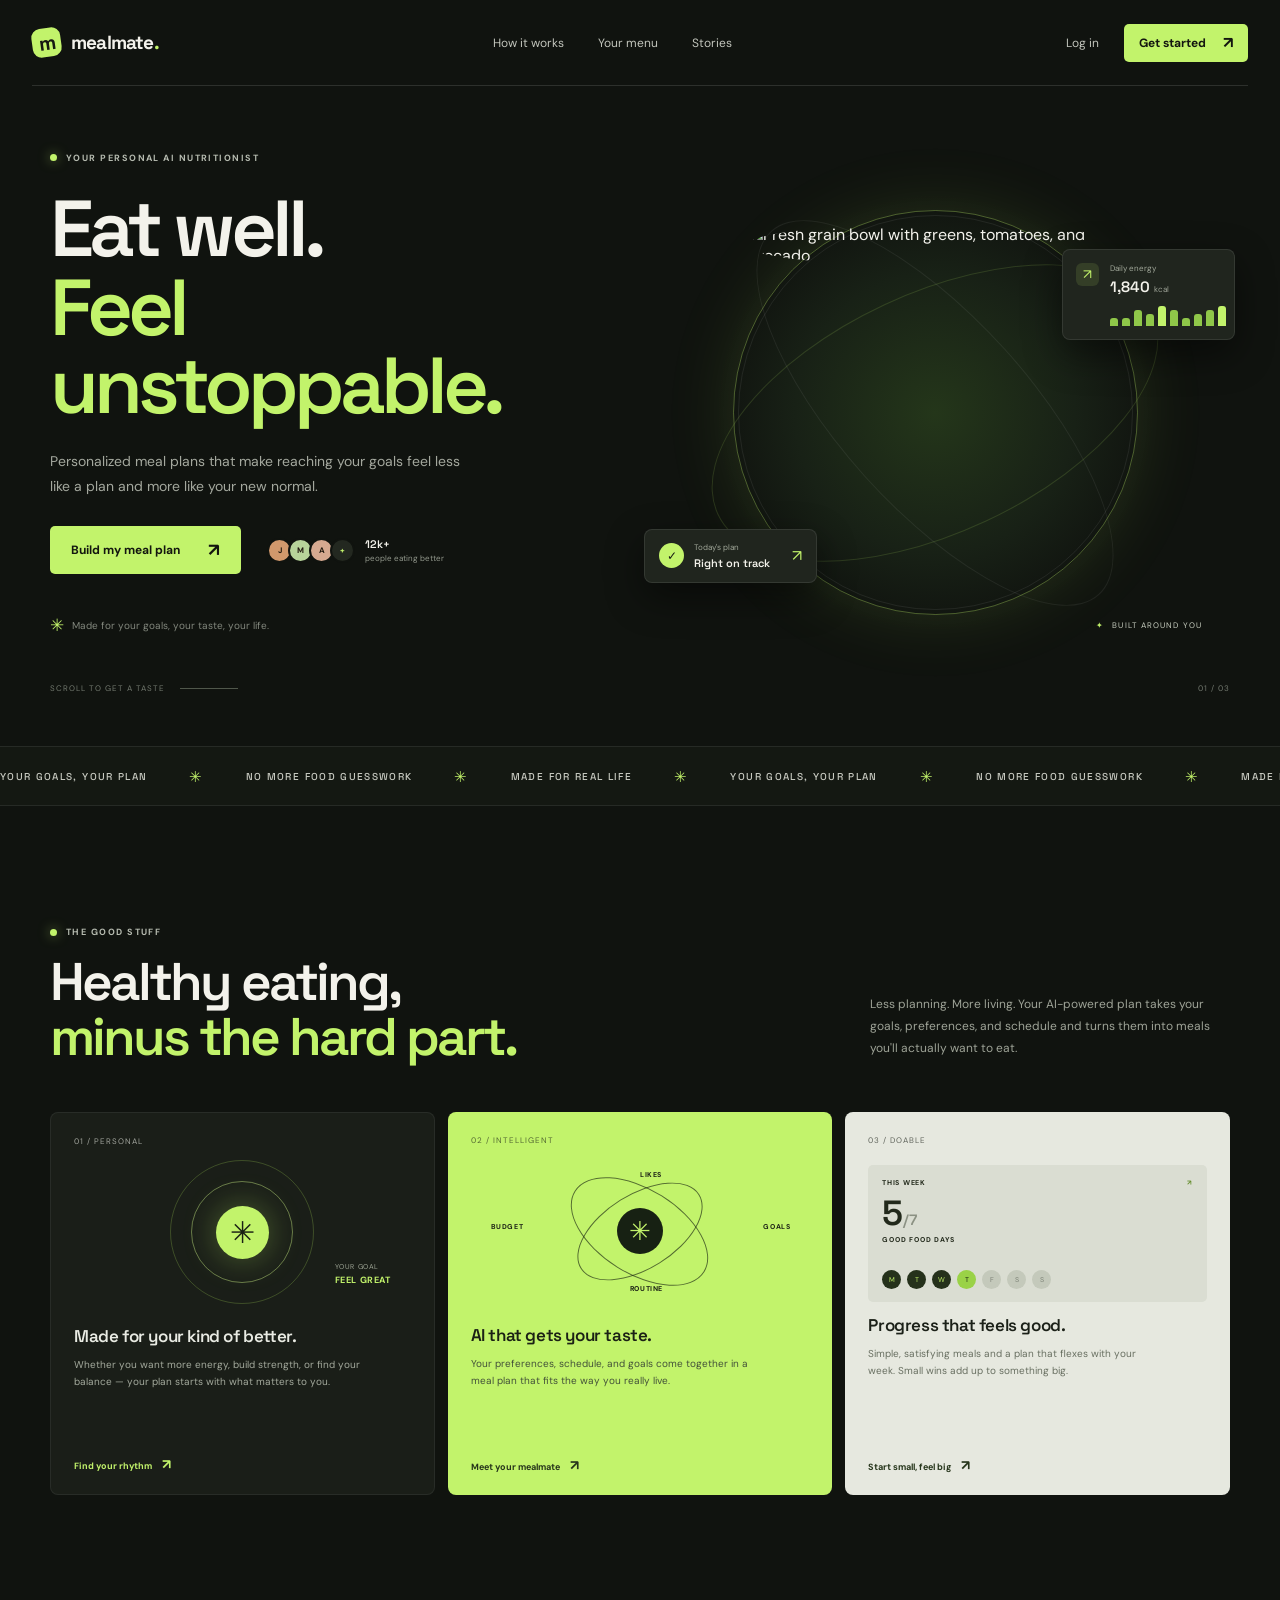
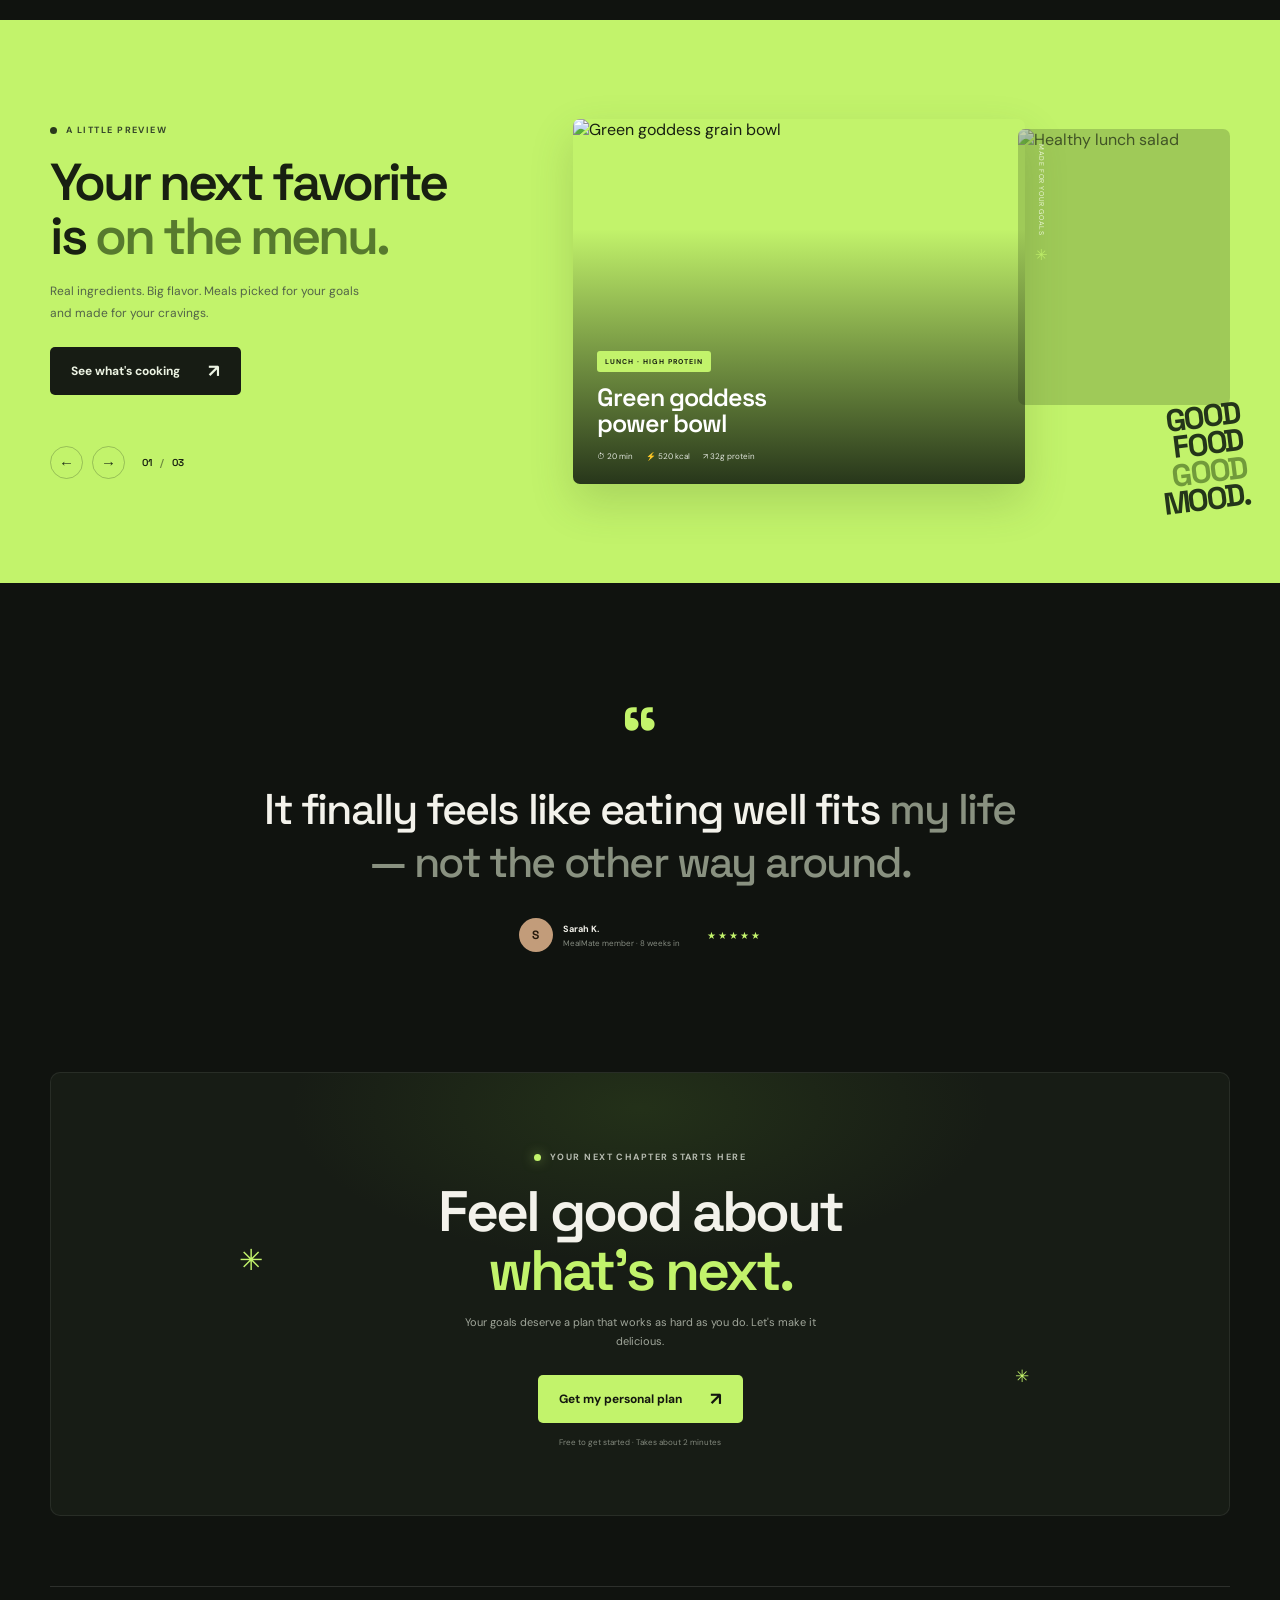
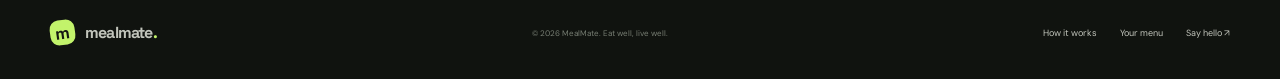
==== planner.html @ a9a7e34c "Add AI meal planning profile flow" ====
<!doctype html>
<html lang="ru">
<head>
  <meta charset="utf-8">
  <meta name="viewport" content="width=device-width, initial-scale=1">
  <meta name="theme-color" content="#10130f">
  <title>Ваш план питания — MealMate</title>
  <link rel="preconnect" href="https://fonts.googleapis.com">
  <link rel="preconnect" href="https://fonts.gstatic.com" crossorigin>
  <link href="https://fonts.googleapis.com/css2?family=DM+Sans:wght@400;500;600;700&family=Space+Grotesk:wght@400;500;600;700&display=swap" rel="stylesheet">
  <link rel="stylesheet" href="styles.css">
  <script src="planner.js" defer></script>
</head>
<body class="planner-page">
  <header class="topbar planner-topbar"><a class="brand" href="index.html"><span class="brand-mark">m</span><span>mealmate<span class="brand-dot">.</span></span></a><div class="planner-user"><span class="planner-avatar">●</span><span id="welcome-name">Ваш профиль</span><button id="logout-button" class="planner-logout" type="button">Выйти</button></div></header>
  <main class="planner-layout">
    <section class="planner-intro"><div class="eyebrow"><span class="pulse"></span> ВАШ ПЕРСОНАЛЬНЫЙ ПЛАН</div><h1>Еда, которая<br>работает <span>на вас.</span></h1><p>Расскажите немного о себе — рассчитаем примерную дневную норму и попросим ИИ составить меню под вашу цель.</p><div class="planner-steps"><span class="step-active">01 <i>Профиль</i></span><b></b><span>02 <i>Меню</i></span></div><div class="planner-side-note"><span>✳</span><p>Ваши параметры профиля и пищевые предпочтения отправляются OpenAI только при запросе меню. Пароль и ID аккаунта не отправляются.</p></div></section>
    <section class="planner-card"><div class="planner-card-head"><div><div class="eyebrow">НАСТРОИМ ПЛАН</div><h2>С чего начнём?</h2></div><span class="planner-card-icon">↗</span></div>
      <form id="profile-form" class="profile-form">
        <div class="profile-grid"><label class="profile-field">Возраст <span>лет</span><input name="age" type="number" min="19" max="78" value="30" required></label><label class="profile-field">Рост <span>см</span><input name="height" type="number" min="120" max="230" value="170" required></label><label class="profile-field">Вес <span>кг</span><input name="weight" type="number" min="35" max="250" step="0.1" value="70" required></label><label class="profile-field">Формула расчёта<select name="sex"><option value="female">Женская</option><option value="male">Мужская</option></select></label></div>
        <fieldset class="choice-field"><legend>Моя цель</legend><div class="choice-row"><label><input type="radio" name="goal" value="lose"><span>Снизить вес</span></label><label><input type="radio" name="goal" value="maintain" checked><span>Поддерживать</span></label><label><input type="radio" name="goal" value="gain"><span>Набрать вес</span></label></div></fieldset>
        <label class="profile-field">Активность<select name="activity"><option value="low">Мало движения</option><option value="light" selected>Лёгкая, 1–3 тренировки в неделю</option><option value="moderate">Средняя, 3–5 тренировок</option><option value="high">Высокая, 6+ тренировок</option></select></label>
        <label class="profile-field">Тип питания<select name="diet"><option value="balanced">Без ограничений</option><option value="vegetarian">Вегетарианское</option><option value="vegan">Веганское</option><option value="pescatarian">Пескетарианское</option><option value="low-carb">Меньше углеводов</option></select></label>
        <label class="profile-field">Аллергии и продукты, которых избегать <span>необязательно</span><input name="allergies" type="text" maxlength="240" placeholder="Например: арахис, креветки"></label>
        <div class="calorie-preview"><span class="calorie-icon">✳</span><div><small>ПРИМЕРНАЯ ЦЕЛЬ НА ДЕНЬ</small><strong><b id="calorie-value">—</b> ккал</strong></div><span class="calorie-caption">ориентир</span></div>
        <p class="profile-disclaimer">Расчёт — приблизительная оценка по формуле Mifflin–St Jeor для взрослых, не медицинская рекомендация. При заболеваниях, беременности или особых потребностях обсудите питание со специалистом.</p>
        <button class="button planner-submit" type="submit"><span id="generate-label">Составить меню с ИИ</span><span>↗</span></button><p id="planner-message" class="planner-message" aria-live="polite"></p>
      </form>
    </section>
    <section id="plan-result" class="plan-result" hidden><div class="plan-result-head"><div class="eyebrow"><span class="pulse"></span> ПЛАН ГОТОВ</div><button id="edit-profile" type="button">Изменить параметры</button></div><h2>Ваше меню на день</h2><div id="plan-content" class="plan-content"></div></section>
  </main>
</body>
</html>
---- styles.css ----
:root{--bg:#10130f;--panel:#181c17;--green:#c2f36b;--green-deep:#a8e749;--cream:#f3f2eb;--muted:#9da397;--ink:#151812;--line:rgba(255,255,255,.12);font-family:'DM Sans',sans-serif;color:var(--cream);background:var(--bg);font-synthesis:none;text-rendering:optimizeLegibility}*{box-sizing:border-box}html{scroll-behavior:smooth}body{margin:0;min-width:320px}.page-shell{overflow:hidden}.section-wrap{width:min(1180px,calc(100% - 64px));margin:0 auto}.topbar{width:min(1320px,calc(100% - 64px));margin:0 auto;height:86px;display:flex;align-items:center;justify-content:space-between;border-bottom:1px solid var(--line);position:relative;z-index:10}.brand{display:flex;align-items:center;gap:10px;text-decoration:none;color:var(--cream);font:700 19px 'Space Grotesk',sans-serif;letter-spacing:-.8px}.brand-mark{display:grid;place-items:center;width:29px;height:29px;border-radius:9px;background:var(--green);color:var(--ink);font:700 20px 'Space Grotesk',sans-serif;transform:rotate(-8deg)}.brand-dot{color:var(--green)}.desktop-nav,.nav-actions{display:flex;align-items:center;gap:34px}.desktop-nav a,.login-link,.footer a{color:#c2c5bc;text-decoration:none;font-size:12px;transition:color .2s}.desktop-nav a:hover,.login-link:hover,.footer a:hover{color:var(--green)}.nav-actions{gap:25px}.button{display:inline-flex;align-items:center;justify-content:center;gap:28px;padding:16px 21px;background:var(--green);color:#13160f;text-decoration:none;border-radius:5px;font-size:12px;font-weight:700;transition:transform .2s,background .2s}.button:hover{transform:translateY(-2px);background:#d1ff82}.button span{font-size:18px;line-height:12px}.button-small{padding:11px 15px;gap:17px}.button-small span{font-size:16px}.menu-toggle{display:none;background:none;border:0;padding:6px}.menu-toggle span{display:block;width:22px;height:2px;background:#fff;margin:5px}.hero{min-height:625px;display:grid;grid-template-columns:1fr 1fr;position:relative;align-items:center;padding-top:28px}.hero-copy{padding:28px 0 65px;position:relative;z-index:2}.eyebrow{font-size:9px;font-weight:700;letter-spacing:1.45px;color:#b6bbb0;display:flex;align-items:center;gap:9px}.pulse{width:7px;height:7px;background:var(--green);border-radius:50%;box-shadow:0 0 12px #c2f36b8a}.hero h1,.section-heading h2,.menu-copy h2,.final-cta h2{font:600 clamp(52px,6.2vw,82px)/.99 'Space Grotesk',sans-serif;letter-spacing:-5px;margin:26px 0 23px}.hero h1 span,.section-heading h2 span,.menu-copy h2 span,.final-cta h2 span{color:var(--green)}.hero-text{max-width:410px;color:#a4a89e;font-size:14px;line-height:1.8;margin:0 0 27px}.hero-cta{display:flex;align-items:center;gap:26px}.social-proof{display:flex;align-items:center;gap:10px}.avatar-stack{display:flex;padding-left:4px}.avatar-stack span{width:25px;height:25px;border-radius:50%;display:grid;place-items:center;margin-left:-4px;border:2px solid var(--bg);background:#d1986c;color:#21190f;font-size:8px;font-weight:700}.avatar-stack span:nth-child(2){background:#b7d39a}.avatar-stack span:nth-child(3){background:#d6a990}.avatar-stack span:nth-child(4){background:#232820;color:var(--green)}.social-proof strong,.social-proof small{display:block}.social-proof strong{font:600 11px 'Space Grotesk',sans-serif}.social-proof small{font-size:8px;color:#92988c;margin-top:2px}.hero-note{font-size:10px;color:#82877d;margin-top:40px;display:flex;align-items:center;gap:8px}.note-icon{font-size:17px;color:var(--green)}.hero-visual{height:500px;position:relative;display:flex;align-items:center;justify-content:center}.visual-glow{position:absolute;width:440px;height:440px;border-radius:50%;background:radial-gradient(circle,#24361a 0%,#182116 45%,transparent 70%)}.meal-photo{position:relative;width:min(405px,80%);aspect-ratio:1;border-radius:50%;padding:13px;border:1px solid rgba(194,243,107,.34);box-shadow:0 0 70px #b1ed5520}.meal-photo:before{content:'';position:absolute;inset:4px;border:1px solid #ffffff13;border-radius:50%;z-index:1}.meal-photo img{width:100%;height:100%;object-fit:cover;border-radius:50%;filter:saturate(.84)}.orbit{position:absolute;border:1px solid #c2f36b25;border-radius:50%;width:480px;height:240px;transform:rotate(-25deg)}.orbit-two{width:490px;height:190px;transform:rotate(48deg);border-color:#fff1}.floating-card{position:absolute;background:#20251e;border:1px solid #ffffff17;border-radius:8px;box-shadow:0 14px 38px #0007;z-index:2}.calories-card{top:86px;right:-5px;width:173px;padding:13px;display:grid;grid-template-columns:25px 1fr;gap:9px}.card-icon{width:23px;height:23px;display:grid;place-items:center;border-radius:6px;background:#c2f36b20;color:var(--green);font-size:14px}.floating-card small,.floating-card strong{display:block}.floating-card small{font-size:8px;color:#a1a89a;margin-bottom:4px}.floating-card strong{font:600 15px 'Space Grotesk',sans-serif}.floating-card em{font:400 8px 'DM Sans',sans-serif;color:#9da397}.mini-bars{grid-column:2;display:flex;gap:4px;height:21px;align-items:end}.mini-bars i{width:8px;border-radius:3px 3px 0 0;background:#8fc749;height:35%}.mini-bars i:nth-child(3n){height:75%}.mini-bars i:nth-child(4n){height:55%}.mini-bars i:nth-child(5n){height:95%;background:var(--green)}.plan-card{bottom:80px;left:4px;display:flex;align-items:center;gap:10px;padding:12px 14px}.plan-check{width:25px;height:25px;display:grid;place-items:center;background:var(--green);color:#171b13;border-radius:50%;font-weight:700;font-size:12px}.plan-card strong{font-size:11px}.plan-arrow{color:var(--green);margin-left:12px}.nutrition-tag{position:absolute;bottom:33px;right:28px;color:#c7cdbf;font-size:8px;letter-spacing:1.1px}.nutrition-tag span{color:var(--green);margin-right:5px}.hero-bottom{position:absolute;left:0;right:0;bottom:18px;display:flex;align-items:center;gap:15px;color:#72786e;font-size:8px;letter-spacing:1px}.hero-bottom span:last-child{margin-left:auto}.scroll-line{height:1px;background:#50574b;width:58px}.ticker{margin-top:35px;border-top:1px solid #ffffff14;border-bottom:1px solid #ffffff14;overflow:hidden;background:#141812}.ticker-track{height:58px;min-width:max-content;display:flex;align-items:center;justify-content:space-around;gap:42px;color:#c7c9c0;font:500 10px 'Space Grotesk',sans-serif;letter-spacing:1.35px}.ticker-track b{color:var(--green);font-size:15px}.how-section{padding-top:120px;padding-bottom:125px}.section-heading{display:flex;justify-content:space-between;align-items:end;margin-bottom:48px}.section-heading h2,.menu-copy h2,.final-cta h2{font-size:53px;letter-spacing:-3px;line-height:1.03;margin:17px 0 0}.section-heading>p{max-width:360px;margin:0 0 5px;color:#9ea397;font-size:12px;line-height:1.8}.feature-grid{display:grid;grid-template-columns:repeat(3,1fr);gap:13px}.feature-card{min-height:383px;border-radius:8px;padding:23px;position:relative;overflow:hidden;color:#e9ebe3}.feature-dark{background:#1a1e18;border:1px solid #ffffff10}.feature-green{background:var(--green);color:#1b2115}.feature-light{background:#e6e8df;color:#1b2018}.feature-number{font-size:8px;letter-spacing:1px;opacity:.65}.feature-art{height:162px;position:relative;margin:5px 0 6px}.goal-art{display:grid;place-items:center}.goal-ring{position:absolute;border:1px solid #b6ed5c3a;border-radius:50%;width:144px;height:144px}.ring-b{width:102px;height:102px;border-color:#d4fa8a6b}.goal-core{display:grid;place-items:center;width:53px;height:53px;border-radius:50%;background:var(--green);color:#1a2114;font-size:30px;box-shadow:0 0 34px #bdf46755}.goal-label{position:absolute;right:20px;bottom:25px;font-size:7px;line-height:1.7;letter-spacing:.6px;color:#9ca393}.goal-label b{color:var(--green);font-size:9px}.orbit-art{display:grid;place-items:center}.orbit-art:before,.orbit-art:after{content:'';position:absolute;width:151px;height:83px;border:1px solid #1c2813a8;border-radius:50%;transform:rotate(32deg)}.orbit-art:after{transform:rotate(-32deg);width:138px;height:73px}.orbit-meal{z-index:1;width:46px;height:46px;display:grid;place-items:center;border-radius:50%;background:#172113;color:var(--green);font-size:26px}.orbit-label{position:absolute;font-size:7px;font-weight:700;letter-spacing:.6px}.label-1{top:20px;left:50%}.label-2{right:19px;top:72px}.label-3{bottom:19px;left:47%}.label-4{left:20px;top:72px}.progress-art{background:#daddd2;border-radius:5px;padding:13px 14px;color:#22291b;margin:20px 0 8px;height:137px}.progress-top{display:flex;justify-content:space-between;font-size:7px;font-weight:700;letter-spacing:.7px}.progress-top span:last-child{color:#648d2c}.progress-score{font:600 35px 'Space Grotesk',sans-serif;margin-top:9px;line-height:1}.progress-score span{font-size:15px;color:#8b9183}.progress-score small{display:block;font:700 7px 'DM Sans',sans-serif;letter-spacing:.8px;margin-top:4px}.progress-days{display:flex;gap:6px;position:absolute;bottom:13px;left:14px}.progress-days i{font-style:normal;width:19px;height:19px;display:grid;place-items:center;border-radius:50%;font-size:7px;background:#c4c9bb;color:#7b8175}.progress-days .done{background:#25311b;color:var(--green)}.progress-days .today{background:#9ad247;color:#182010}.feature-card h3{font:600 17px 'Space Grotesk',sans-serif;letter-spacing:-.4px;margin:12px 0 9px}.feature-card p{font-size:10px;line-height:1.7;color:#a4aa9d;margin:0;max-width:290px}.feature-green p{color:#435139}.feature-light p{color:#686f61}.text-link{position:absolute;bottom:21px;color:var(--green);text-decoration:none;font-size:9px;font-weight:700}.feature-green .text-link,.feature-light .text-link{color:#26351b}.text-link span{font-size:14px;margin-left:8px}.menu-section{background:var(--green);color:#182011;position:relative}.menu-inner{min-height:563px;display:grid;grid-template-columns:.8fr 1.2fr;align-items:center;gap:40px;padding-top:55px;padding-bottom:55px}.menu-copy .eyebrow{color:#35452a}.menu-copy .pulse{background:#2a391c;box-shadow:none}.menu-copy h2{font-size:52px;margin-top:20px}.menu-copy h2 span{color:#577a2e}.menu-copy>p{max-width:330px;color:#536448;font-size:12px;line-height:1.8;margin:18px 0 23px}.button-dark{background:#171c14;color:#ecf3e3}.button-dark:hover{background:#303d24}.menu-controls{display:flex;align-items:center;gap:9px;margin-top:51px}.slide-button{width:33px;height:33px;border:1px solid #445b2d55;border-radius:50%;background:transparent;color:#24331a;font-size:15px;cursor:pointer;transition:all .2s}.slide-button:hover{background:#233019;color:var(--green)}.slide-count{font:600 10px 'Space Grotesk',sans-serif;margin-left:8px}.slide-count i{font-style:normal;opacity:.5;margin:0 5px}.meal-showcase{height:424px;position:relative;display:flex;align-items:center;justify-content:end;gap:12px}.dish-card{position:absolute;overflow:hidden;border-radius:7px}.dish-card img{width:100%;height:100%;object-fit:cover}.dish-card.active{left:4%;width:66%;height:365px;box-shadow:0 18px 44px #435b2a33;z-index:2;transition:opacity .3s}.dish-card.active:after{content:'';position:absolute;inset:30% 0 0;background:linear-gradient(transparent,#111b0fdf)}.dish-overlay{position:absolute;z-index:2;bottom:23px;left:24px;color:white}.dish-tag{font-size:7px;letter-spacing:1px;background:#c2f36b;color:#182011;border-radius:3px;padding:6px 8px;font-weight:700}.dish-overlay h3{font:600 25px/1.05 'Space Grotesk',sans-serif;letter-spacing:-1px;margin:15px 0}.dish-meta{display:flex;gap:13px;font-size:8px;color:#e1e5dc}.dish-card.dish-side{right:0;top:39px;width:31%;height:276px;opacity:.76}.dish-side:after{content:'';position:absolute;inset:0;background:#1b2a1244}.side-label{position:absolute;z-index:2;top:15px;left:13px;color:white;font-size:7px;letter-spacing:.6px;writing-mode:vertical-rl}.side-label span{color:var(--green);font-size:15px;margin-top:8px}.dish-decoration{position:absolute;z-index:3;right:-15px;bottom:1px;font:700 31px/.88 'Space Grotesk',sans-serif;letter-spacing:-2px;color:#24351a;transform:rotate(-7deg);text-align:right}.dish-decoration span{color:#719a3b}.quote-section{padding-top:125px;padding-bottom:120px;text-align:center;max-width:760px}.quote-mark{font:700 73px/.7 'Space Grotesk',sans-serif;color:var(--green)}blockquote{font:500 clamp(27px,4vw,43px)/1.23 'Space Grotesk',sans-serif;letter-spacing:-1.8px;margin:25px auto 28px}blockquote span{color:#899180}.quote-person{display:flex;align-items:center;justify-content:center;gap:10px;text-align:left}.quote-avatar{width:34px;height:34px;border-radius:50%;display:grid;place-items:center;background:#c29c7a;color:#271a0d;font:700 12px 'Space Grotesk',sans-serif}.quote-person strong,.quote-person small{display:block}.quote-person strong{font-size:9px}.quote-person small{color:#858b80;font-size:8px;margin-top:3px}.quote-stars{color:var(--green);font-size:10px;letter-spacing:2px;margin-left:17px}.final-cta{position:relative;overflow:hidden;margin-bottom:70px;border:1px solid #ffffff13;background:#171c15;border-radius:10px;text-align:center;padding:78px 20px 68px}.cta-glow{position:absolute;inset:-120px 20% auto;height:310px;background:radial-gradient(ellipse,#45692444,transparent 70%);pointer-events:none}.final-cta>*:not(.cta-glow){position:relative}.final-cta .eyebrow{justify-content:center}.final-cta h2{font-size:57px;margin:20px 0 13px}.final-cta p{font-size:11px;color:#a0a69a;margin:0 auto 24px;max-width:370px;line-height:1.7}.final-cta>small{display:block;font-size:8px;color:#83897d;margin-top:14px}.cta-spark{position:absolute!important;color:#c2f36b;font-size:29px}.spark-a{left:16%;top:38%}.spark-b{right:17%;bottom:29%;font-size:17px}.footer{height:93px;border-top:1px solid var(--line);display:flex;align-items:center;justify-content:space-between}.footer>span{font-size:8px;color:#777e73}.footer>div{display:flex;gap:23px}.footer a{font-size:9px}.footer .brand{font-size:16px}.footer .brand-mark{width:25px;height:25px;font-size:17px}
@media(max-width:900px){.section-wrap,.topbar{width:calc(100% - 44px)}.hero{min-height:560px}.hero h1{font-size:67px}.hero-visual{height:420px}.calories-card{right:-8px}.meal-photo{width:84%}.orbit{width:390px}.section-heading h2{font-size:45px}.menu-inner{gap:13px}.dish-card.active{width:71%;left:0}.dish-decoration{font-size:26px;right:-7px}.feature-card{padding:18px}.feature-card h3{font-size:15px}}
@media(max-width:680px){.section-wrap,.topbar{width:calc(100% - 40px)}.topbar{height:70px}.desktop-nav,.login-link{display:none}.nav-actions{gap:10px}.button-small{padding:10px 12px;font-size:10px}.menu-toggle{display:block}.hero{display:flex;flex-direction:column;align-items:stretch;padding-top:38px;padding-bottom:38px}.hero-copy{padding:0}.hero h1{font-size:58px;letter-spacing:-3.8px;margin:20px 0}.hero-text{font-size:12px;max-width:360px}.hero-cta{gap:16px}.hero-cta .button{padding:14px 15px;gap:16px;font-size:10px}.hero-note{margin-top:20px}.hero-visual{height:min(95vw,420px);margin-top:0}.meal-photo{width:75%}.visual-glow{width:85vw;height:85vw}.orbit{width:96vw;height:52vw}.orbit-two{width:94vw;height:45vw}.calories-card{right:0;top:10%}.plan-card{left:0;bottom:11%}.nutrition-tag{right:6px;bottom:4%}.hero-bottom{display:none}.ticker{margin-top:12px}.ticker-track{height:49px;gap:24px;font-size:9px}.how-section{padding-top:79px;padding-bottom:79px}.section-heading{display:block;margin-bottom:30px}.section-heading h2,.menu-copy h2{font-size:43px;letter-spacing:-2.7px}.section-heading>p{margin-top:18px;font-size:11px}.feature-grid{grid-template-columns:1fr;gap:11px}.feature-card{min-height:346px;padding:20px}.feature-art{height:140px}.feature-card h3{font-size:17px}.feature-card p{font-size:10px}.menu-inner{display:flex;flex-direction:column;align-items:stretch;padding-top:70px;padding-bottom:47px;gap:15px}.menu-copy>p{font-size:11px}.menu-controls{margin-top:25px}.meal-showcase{height:360px;width:100%}.dish-card.active{height:300px;width:77%;left:0}.dish-card.dish-side{height:230px;top:31px;width:27%}.dish-decoration{font-size:24px;right:-5px;bottom:-2px}.dish-overlay{left:16px;bottom:18px}.dish-overlay h3{font-size:21px}.dish-meta{gap:8px;font-size:7px}.quote-section{padding-top:78px;padding-bottom:78px}.quote-mark{font-size:58px}blockquote{font-size:31px;letter-spacing:-1.2px}.final-cta{padding:61px 18px 52px;margin-bottom:45px}.final-cta h2{font-size:47px;letter-spacing:-3px}.spark-a{left:7%;top:29%}.spark-b{right:8%;bottom:22%}.footer{height:auto;min-height:125px;display:grid;grid-template-columns:1fr 1fr;gap:12px;padding:22px 0}.footer>span{text-align:right;font-size:7px}.footer>div{grid-column:1/-1;justify-content:space-between;gap:10px}.footer a{font-size:8px}}
@media(max-width:680px){.desktop-nav.nav-open{display:flex;position:absolute;top:69px;left:-20px;right:-20px;padding:18px 20px 22px;background:#171c15;border-bottom:1px solid var(--line);flex-direction:column;align-items:flex-start;gap:19px}.desktop-nav.nav-open a{font-size:13px}}
@media(prefers-reduced-motion:reduce){html{scroll-behavior:auto}*,*:before,*:after{transition:none!important}}

/* Account form preview */
.auth-open{border:0;cursor:pointer;font-family:inherit}.nav-actions .login-link{padding:0;background:none;border:0;cursor:pointer;font-family:inherit;font-size:12px}.hero-cta .button{font-family:inherit;border:0;cursor:pointer}.auth-backdrop[hidden]{display:none}.auth-backdrop{position:fixed;inset:0;z-index:30;display:grid;place-items:center;padding:22px;background:#070906d9;backdrop-filter:blur(9px);overflow:auto}.auth-panel{width:min(100%,460px);max-height:min(92vh,820px);overflow:auto;position:relative;background:#171c15;border:1px solid #ffffff17;border-radius:10px;padding:34px 38px 28px;box-shadow:0 28px 90px #0009;animation:auth-in .22s ease-out}.auth-close{position:absolute;right:17px;top:14px;border:0;background:transparent;color:#adb5a6;font-size:27px;cursor:pointer;line-height:1}.auth-close:hover{color:var(--green)}.auth-brand{margin-bottom:30px}.auth-eyebrow{font-size:8px;font-weight:700;letter-spacing:1.25px;color:#aab09f;display:flex;align-items:center;gap:8px}.auth-panel h2{font:600 38px/1.02 'Space Grotesk',sans-serif;letter-spacing:-2px;margin:15px 0 9px}.auth-panel h2 span{color:var(--green)}.auth-intro{margin:0;color:#9fa698;font-size:11px;line-height:1.6}.auth-tabs{display:grid;grid-template-columns:1fr 1fr;padding:4px;margin:22px 0 18px;border:1px solid #ffffff14;border-radius:5px;background:#11150f}.auth-tab{border:0;border-radius:3px;background:transparent;color:#92998b;padding:10px 5px;font:600 10px 'DM Sans',sans-serif;cursor:pointer}.auth-tab.is-active{background:#262d22;color:var(--green)}.auth-form{display:grid;gap:13px}.auth-field{display:grid;gap:7px;color:#e5e9dd;font-size:9px;font-weight:600}.auth-field input{height:41px;width:100%;border:1px solid #ffffff24;border-radius:4px;background:#11150f;padding:0 12px;color:#f5f5ef;font:400 11px 'DM Sans',sans-serif;outline:none}.auth-field input::placeholder{color:#697063}.auth-field input:focus{border-color:#a8d85d;box-shadow:0 0 0 2px #a8d85d24}.field-hint{float:right;color:#818a79;font-weight:400}.password-wrap{position:relative}.password-wrap input{padding-right:58px}.password-toggle{position:absolute;right:10px;top:50%;transform:translateY(-50%);border:0;background:none;color:#b2bd9f;font:600 9px 'DM Sans',sans-serif;cursor:pointer}.auth-terms{display:flex;align-items:flex-start;gap:8px;color:#9fa698;font-size:9px;line-height:1.5}.auth-terms input{accent-color:var(--green);margin:1px 0 0}.auth-terms a{color:var(--green)}.auth-message{padding:10px 11px;margin:0;border:1px solid #c2f36b25;background:#c2f36b0a;border-radius:4px;color:#adb5a4;font-size:9px;line-height:1.5}.auth-message.is-error{border-color:#e6918166;background:#e6918112;color:#f0b7aa}.auth-submit{width:100%;font-family:inherit;border:0;cursor:pointer;margin-top:1px}.auth-footnote{text-align:center;color:#899181;font-size:9px;margin:17px 0 0}.auth-footnote button{padding:0;border:0;background:none;color:var(--green);font:700 9px 'DM Sans',sans-serif;cursor:pointer}.auth-panel.login-mode h2{font-size:36px}.auth-panel.login-mode .auth-message{border-color:#ffffff17;background:#ffffff08}@keyframes auth-in{from{opacity:0;transform:translateY(9px) scale(.99)}to{opacity:1;transform:translateY(0) scale(1)}}
@media(max-width:680px){.auth-backdrop{padding:12px}.auth-panel{padding:28px 23px 22px;max-height:96vh}.auth-brand{margin-bottom:24px}.auth-panel h2{font-size:34px}.nav-actions .login-link{display:none}}
body.auth-opened{overflow:hidden}

/* Personal meal planner */
.planner-page{min-height:100vh;background:radial-gradient(ellipse at 72% 15%,#29351d55 0,transparent 34%),var(--bg)}.planner-topbar{width:min(1320px,calc(100% - 64px))}.planner-user{display:flex;align-items:center;gap:12px;color:#c5cabc;font-size:11px}.planner-avatar{display:grid;place-items:center;width:30px;height:30px;border-radius:50%;background:#c2f36b;color:#171c13;font-size:10px}.planner-logout{border:1px solid #ffffff22;border-radius:4px;background:transparent;color:#b2b9a9;padding:8px 12px;font:500 10px 'DM Sans',sans-serif;cursor:pointer}.planner-logout:hover{border-color:var(--green);color:var(--green)}.planner-layout{width:min(1150px,calc(100% - 64px));margin:0 auto;padding:74px 0 90px;display:grid;grid-template-columns:minmax(0,.85fr) minmax(460px,1.15fr);gap:36px 78px;align-items:start}.planner-intro{position:sticky;top:60px;padding-top:28px}.planner-intro h1{font:600 clamp(49px,6vw,74px)/.99 'Space Grotesk',sans-serif;letter-spacing:-5px;margin:28px 0 18px}.planner-intro h1 span{color:var(--green)}.planner-intro>p{max-width:380px;color:#a2a99a;font-size:13px;line-height:1.8}.planner-steps{display:flex;align-items:center;gap:12px;margin-top:42px;font:700 10px 'Space Grotesk',sans-serif;color:#626b5b}.planner-steps>span{display:flex;align-items:center;gap:8px}.planner-steps i{font:500 10px 'DM Sans',sans-serif}.planner-steps .step-active{color:var(--green)}.planner-steps>b{width:55px;height:1px;background:#ffffff24}.planner-side-note{display:flex;gap:11px;max-width:360px;margin-top:70px;padding:16px;border:1px solid #ffffff13;border-radius:6px;background:#ffffff05}.planner-side-note>span{color:var(--green);font-size:19px}.planner-side-note p{margin:0;color:#818a79;font-size:9px;line-height:1.7}.planner-card{padding:30px 32px 28px;background:linear-gradient(145deg,#1c221a,#151913);border:1px solid #ffffff19;border-radius:9px;box-shadow:0 24px 80px #0003}.planner-card-head{display:flex;align-items:center;justify-content:space-between;margin-bottom:23px}.planner-card-head .eyebrow,.planner-card .eyebrow{font-size:8px}.planner-card h2,.plan-result h2{font:600 29px 'Space Grotesk',sans-serif;letter-spacing:-1.4px;margin:9px 0 0}.planner-card-icon{display:grid;place-items:center;width:37px;height:37px;border-radius:50%;background:#c2f36b16;color:var(--green);font-size:20px}.profile-form{display:grid;gap:17px}.profile-grid{display:grid;grid-template-columns:1fr 1fr;gap:13px}.profile-field{display:grid;gap:7px;color:#d8ddd1;font-size:10px;font-weight:600}.profile-field>span{color:#828b7a;font-weight:400}.profile-field input,.profile-field select{width:100%;min-width:0;height:43px;padding:0 12px;border:1px solid #ffffff20;border-radius:4px;background:#11150f;color:#f1f3ec;font:400 11px 'DM Sans',sans-serif;outline:none}.profile-field input:focus,.profile-field select:focus{border-color:#a8d85d;box-shadow:0 0 0 2px #a8d85d24}.profile-field select option{background:#171c15}.choice-field{padding:0;border:0;margin:0}.choice-field legend{margin-bottom:9px;color:#d8ddd1;font-size:10px;font-weight:600}.choice-row{display:grid;grid-template-columns:repeat(3,1fr);gap:7px}.choice-row label{cursor:pointer}.choice-row input{position:absolute;opacity:0}.choice-row span{display:grid;place-items:center;min-height:39px;padding:6px;border:1px solid #ffffff20;border-radius:4px;color:#a3ab9a;text-align:center;font-size:9px;transition:.18s}.choice-row input:checked+span{border-color:#c2f36b8a;background:#c2f36b12;color:var(--green)}.choice-row input:focus-visible+span{outline:2px solid var(--green);outline-offset:2px}.calorie-preview{display:flex;align-items:center;gap:12px;padding:13px 14px;border:1px solid #c2f36b33;border-radius:5px;background:linear-gradient(110deg,#c2f36b14,#c2f36b04)}.calorie-icon{display:grid;place-items:center;width:34px;height:34px;border-radius:50%;background:#c2f36b1b;color:var(--green);font-size:17px}.calorie-preview>div{display:grid;gap:3px}.calorie-preview small{color:#a6af9a;font-size:7px;font-weight:700;letter-spacing:.8px}.calorie-preview strong{font:600 19px 'Space Grotesk',sans-serif;color:#f3f5ed}.calorie-preview strong b{color:var(--green)}.calorie-caption{margin-left:auto;color:#858d7c;font-size:8px}.profile-disclaimer{margin:-5px 0 0;color:#7f8879;font-size:8px;line-height:1.6}.planner-submit{width:100%;border:0;cursor:pointer;font-family:inherit}.planner-submit:disabled{opacity:.65;cursor:wait}.planner-message{margin:-7px 0 0;color:#aeb7a2;font-size:10px;line-height:1.6}.planner-message.is-error{color:#f0a99b}.plan-result{grid-column:2;padding:28px 31px;background:#171c15;border:1px solid #ffffff1b;border-radius:8px;scroll-margin-top:25px}.plan-result[hidden]{display:none}.plan-result-head{display:flex;align-items:center;justify-content:space-between}.plan-result-head button{border:0;background:none;color:var(--green);font:500 9px 'DM Sans',sans-serif;cursor:pointer}.plan-result h2{margin:16px 0 18px}.plan-content{padding:18px;border-radius:5px;background:#0f130e;border:1px solid #ffffff12;color:#d7ddcf;font-size:12px;line-height:1.85;white-space:pre-wrap;overflow-wrap:anywhere}
@media(max-width:900px){.planner-layout{grid-template-columns:1fr;gap:30px;padding-top:45px}.planner-intro{position:static;padding-top:0}.planner-intro h1{font-size:57px}.planner-side-note{margin-top:25px}.planner-card,.plan-result{grid-column:1}.planner-intro>p{max-width:520px}}
@media(max-width:560px){.planner-topbar{width:calc(100% - 36px);height:70px}.planner-layout{width:calc(100% - 36px);padding:33px 0 60px}.planner-intro h1{font-size:48px;letter-spacing:-3.5px}.planner-intro>p{font-size:12px}.planner-card{padding:24px 19px}.profile-grid{gap:11px}.choice-row{gap:5px}.choice-row span{font-size:8px}.plan-result{padding:23px 18px}.planner-user{gap:8px;font-size:9px}.planner-logout{padding:7px 9px}}
.nav-actions [hidden]{display:none}
.auth-submit:disabled{cursor:wait;opacity:.72}.auth-message.is-success{border-color:#c2f36b66;background:#c2f36b14;color:#d7f5ad}
@media(max-width:680px){.nav-actions .login-link{display:block;font-size:9px;padding:4px 0}}
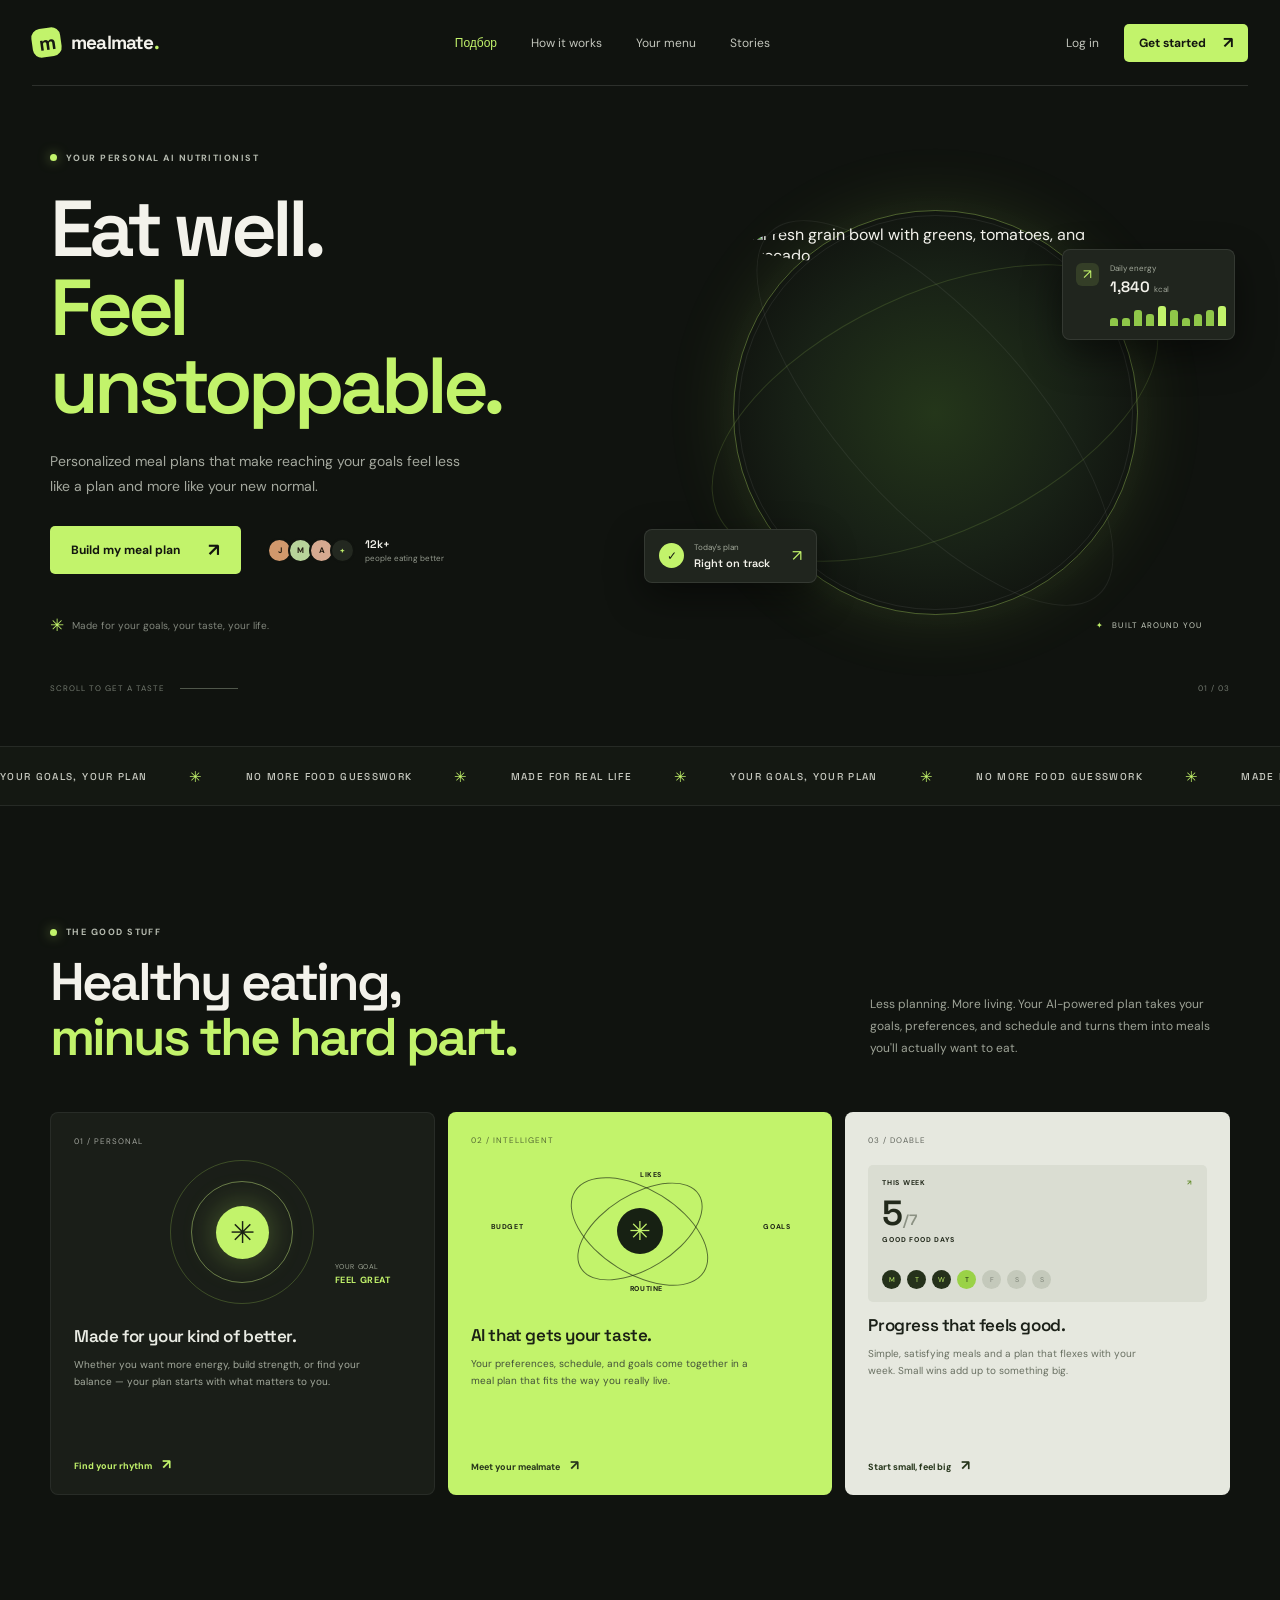
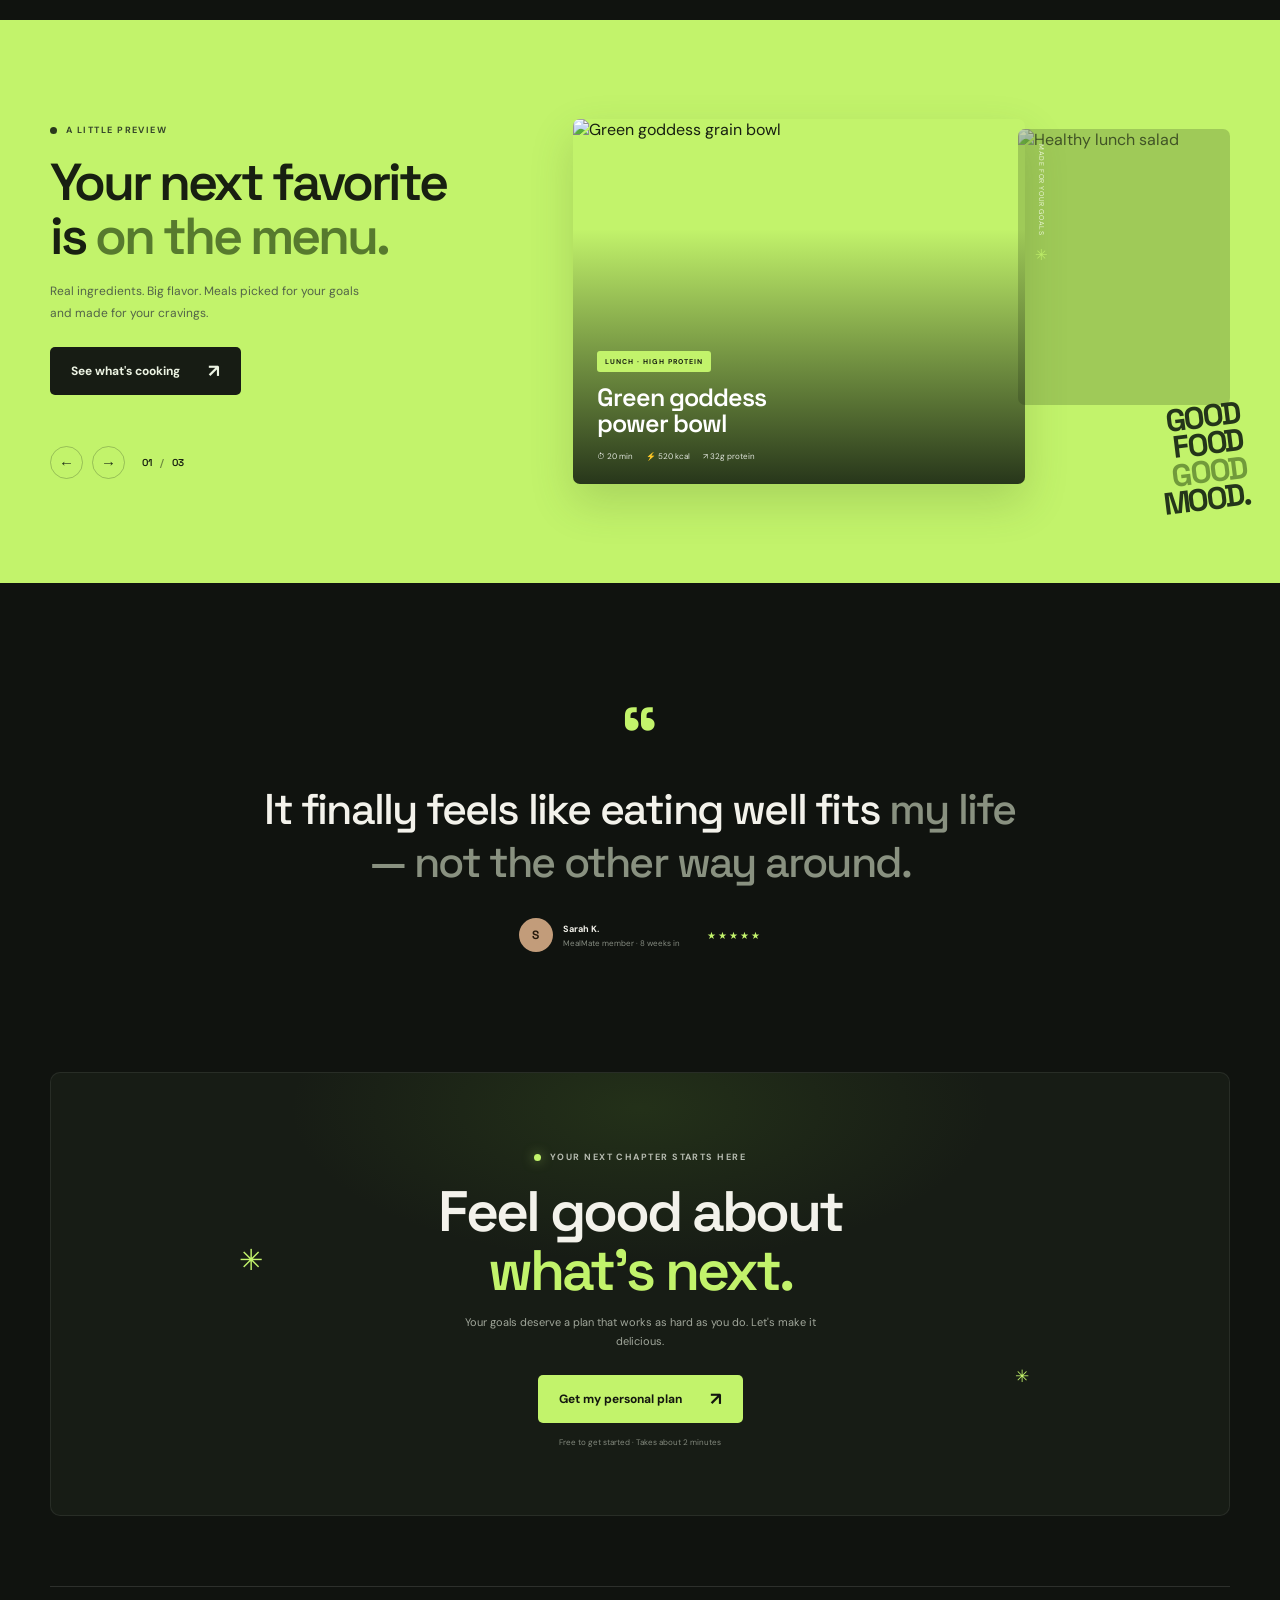
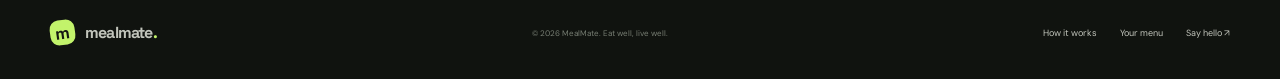
==== commit 685873cf: "Add planner and home navigation" ====
--- a/planner.html
+++ b/planner.html
@@ -12,9 +12,9 @@
   <script src="planner.js" defer></script>
 </head>
 <body class="planner-page">
-  <header class="topbar planner-topbar"><a class="brand" href="index.html"><span class="brand-mark">m</span><span>mealmate<span class="brand-dot">.</span></span></a><div class="planner-user"><span class="planner-avatar">●</span><span id="welcome-name">Ваш профиль</span><button id="logout-button" class="planner-logout" type="button">Выйти</button></div></header>
+  <header class="topbar planner-topbar"><a class="brand" href="index.html"><span class="brand-mark">m</span><span>mealmate<span class="brand-dot">.</span></span></a><nav class="planner-nav" aria-label="Навигация"><a href="planner.html" aria-current="page">Подбор</a><a class="planner-home-button" href="index.html">Главная страница</a></nav><div class="planner-user"><span class="planner-avatar">●</span><span id="welcome-name">Ваш профиль</span><button id="logout-button" class="planner-logout" type="button">Выйти</button></div></header>
   <main class="planner-layout">
-    <section class="planner-intro"><div class="eyebrow"><span class="pulse"></span> ВАШ ПЕРСОНАЛЬНЫЙ ПЛАН</div><h1>Еда, которая<br>работает <span>на вас.</span></h1><p>Расскажите немного о себе — рассчитаем примерную дневную норму и попросим ИИ составить меню под вашу цель.</p><div class="planner-steps"><span class="step-active">01 <i>Профиль</i></span><b></b><span>02 <i>Меню</i></span></div><div class="planner-side-note"><span>✳</span><p>Ваши параметры профиля и пищевые предпочтения отправляются OpenAI только при запросе меню. Пароль и ID аккаунта не отправляются.</p></div></section>
+    <section class="planner-intro"><div class="eyebrow"><span class="pulse"></span> ВАШ ПЕРСОНАЛЬНЫЙ ПЛАН</div><h1>Еда, которая<br>работает <span>на вас.</span></h1><p>Расскажите немного о себе — рассчитаем примерную дневную норму и попросим ИИ составить меню под вашу цель.</p><div class="planner-steps"><span class="step-active">01 <i>Профиль</i></span><b></b><span>02 <i>Меню</i></span></div><div class="planner-side-note"><span>✳</span><p>Параметры профиля и пищевые предпочтения отправляются Gemini только при запросе меню. Пароль и ID аккаунта не отправляются.</p></div></section>
     <section class="planner-card"><div class="planner-card-head"><div><div class="eyebrow">НАСТРОИМ ПЛАН</div><h2>С чего начнём?</h2></div><span class="planner-card-icon">↗</span></div>
       <form id="profile-form" class="profile-form">
         <div class="profile-grid"><label class="profile-field">Возраст <span>лет</span><input name="age" type="number" min="19" max="78" value="30" required></label><label class="profile-field">Рост <span>см</span><input name="height" type="number" min="120" max="230" value="170" required></label><label class="profile-field">Вес <span>кг</span><input name="weight" type="number" min="35" max="250" step="0.1" value="70" required></label><label class="profile-field">Формула расчёта<select name="sex"><option value="female">Женская</option><option value="male">Мужская</option></select></label></div>
@@ -24,7 +24,7 @@
         <label class="profile-field">Аллергии и продукты, которых избегать <span>необязательно</span><input name="allergies" type="text" maxlength="240" placeholder="Например: арахис, креветки"></label>
         <div class="calorie-preview"><span class="calorie-icon">✳</span><div><small>ПРИМЕРНАЯ ЦЕЛЬ НА ДЕНЬ</small><strong><b id="calorie-value">—</b> ккал</strong></div><span class="calorie-caption">ориентир</span></div>
         <p class="profile-disclaimer">Расчёт — приблизительная оценка по формуле Mifflin–St Jeor для взрослых, не медицинская рекомендация. При заболеваниях, беременности или особых потребностях обсудите питание со специалистом.</p>
-        <button class="button planner-submit" type="submit"><span id="generate-label">Составить меню с ИИ</span><span>↗</span></button><p id="planner-message" class="planner-message" aria-live="polite"></p>
+        <button class="button planner-submit" type="submit"><span id="generate-label">Составить меню</span><span>↗</span></button><p id="planner-message" class="planner-message" aria-live="polite"></p>
       </form>
     </section>
     <section id="plan-result" class="plan-result" hidden><div class="plan-result-head"><div class="eyebrow"><span class="pulse"></span> ПЛАН ГОТОВ</div><button id="edit-profile" type="button">Изменить параметры</button></div><h2>Ваше меню на день</h2><div id="plan-content" class="plan-content"></div></section>
--- a/styles.css
+++ b/styles.css
@@ -8,11 +8,12 @@
 .auth-open{border:0;cursor:pointer;font-family:inherit}.nav-actions .login-link{padding:0;background:none;border:0;cursor:pointer;font-family:inherit;font-size:12px}.hero-cta .button{font-family:inherit;border:0;cursor:pointer}.auth-backdrop[hidden]{display:none}.auth-backdrop{position:fixed;inset:0;z-index:30;display:grid;place-items:center;padding:22px;background:#070906d9;backdrop-filter:blur(9px);overflow:auto}.auth-panel{width:min(100%,460px);max-height:min(92vh,820px);overflow:auto;position:relative;background:#171c15;border:1px solid #ffffff17;border-radius:10px;padding:34px 38px 28px;box-shadow:0 28px 90px #0009;animation:auth-in .22s ease-out}.auth-close{position:absolute;right:17px;top:14px;border:0;background:transparent;color:#adb5a6;font-size:27px;cursor:pointer;line-height:1}.auth-close:hover{color:var(--green)}.auth-brand{margin-bottom:30px}.auth-eyebrow{font-size:8px;font-weight:700;letter-spacing:1.25px;color:#aab09f;display:flex;align-items:center;gap:8px}.auth-panel h2{font:600 38px/1.02 'Space Grotesk',sans-serif;letter-spacing:-2px;margin:15px 0 9px}.auth-panel h2 span{color:var(--green)}.auth-intro{margin:0;color:#9fa698;font-size:11px;line-height:1.6}.auth-tabs{display:grid;grid-template-columns:1fr 1fr;padding:4px;margin:22px 0 18px;border:1px solid #ffffff14;border-radius:5px;background:#11150f}.auth-tab{border:0;border-radius:3px;background:transparent;color:#92998b;padding:10px 5px;font:600 10px 'DM Sans',sans-serif;cursor:pointer}.auth-tab.is-active{background:#262d22;color:var(--green)}.auth-form{display:grid;gap:13px}.auth-field{display:grid;gap:7px;color:#e5e9dd;font-size:9px;font-weight:600}.auth-field input{height:41px;width:100%;border:1px solid #ffffff24;border-radius:4px;background:#11150f;padding:0 12px;color:#f5f5ef;font:400 11px 'DM Sans',sans-serif;outline:none}.auth-field input::placeholder{color:#697063}.auth-field input:focus{border-color:#a8d85d;box-shadow:0 0 0 2px #a8d85d24}.field-hint{float:right;color:#818a79;font-weight:400}.password-wrap{position:relative}.password-wrap input{padding-right:58px}.password-toggle{position:absolute;right:10px;top:50%;transform:translateY(-50%);border:0;background:none;color:#b2bd9f;font:600 9px 'DM Sans',sans-serif;cursor:pointer}.auth-terms{display:flex;align-items:flex-start;gap:8px;color:#9fa698;font-size:9px;line-height:1.5}.auth-terms input{accent-color:var(--green);margin:1px 0 0}.auth-terms a{color:var(--green)}.auth-message{padding:10px 11px;margin:0;border:1px solid #c2f36b25;background:#c2f36b0a;border-radius:4px;color:#adb5a4;font-size:9px;line-height:1.5}.auth-message.is-error{border-color:#e6918166;background:#e6918112;color:#f0b7aa}.auth-submit{width:100%;font-family:inherit;border:0;cursor:pointer;margin-top:1px}.auth-footnote{text-align:center;color:#899181;font-size:9px;margin:17px 0 0}.auth-footnote button{padding:0;border:0;background:none;color:var(--green);font:700 9px 'DM Sans',sans-serif;cursor:pointer}.auth-panel.login-mode h2{font-size:36px}.auth-panel.login-mode .auth-message{border-color:#ffffff17;background:#ffffff08}@keyframes auth-in{from{opacity:0;transform:translateY(9px) scale(.99)}to{opacity:1;transform:translateY(0) scale(1)}}
 @media(max-width:680px){.auth-backdrop{padding:12px}.auth-panel{padding:28px 23px 22px;max-height:96vh}.auth-brand{margin-bottom:24px}.auth-panel h2{font-size:34px}.nav-actions .login-link{display:none}}
 body.auth-opened{overflow:hidden}
+.desktop-nav .planner-link{color:var(--green)}.planner-nav{display:flex;align-items:center;gap:11px}.planner-nav a{color:#c4cbbb;text-decoration:none;font-size:10px}.planner-nav a[aria-current="page"]{color:var(--green)}.planner-nav .planner-home-button{padding:10px 13px;border:1px solid #c2f36b66;border-radius:4px;color:var(--green);font-weight:600;transition:background .2s,color .2s}.planner-nav .planner-home-button:hover{background:var(--green);color:#14180f}
 
 /* Personal meal planner */
 .planner-page{min-height:100vh;background:radial-gradient(ellipse at 72% 15%,#29351d55 0,transparent 34%),var(--bg)}.planner-topbar{width:min(1320px,calc(100% - 64px))}.planner-user{display:flex;align-items:center;gap:12px;color:#c5cabc;font-size:11px}.planner-avatar{display:grid;place-items:center;width:30px;height:30px;border-radius:50%;background:#c2f36b;color:#171c13;font-size:10px}.planner-logout{border:1px solid #ffffff22;border-radius:4px;background:transparent;color:#b2b9a9;padding:8px 12px;font:500 10px 'DM Sans',sans-serif;cursor:pointer}.planner-logout:hover{border-color:var(--green);color:var(--green)}.planner-layout{width:min(1150px,calc(100% - 64px));margin:0 auto;padding:74px 0 90px;display:grid;grid-template-columns:minmax(0,.85fr) minmax(460px,1.15fr);gap:36px 78px;align-items:start}.planner-intro{position:sticky;top:60px;padding-top:28px}.planner-intro h1{font:600 clamp(49px,6vw,74px)/.99 'Space Grotesk',sans-serif;letter-spacing:-5px;margin:28px 0 18px}.planner-intro h1 span{color:var(--green)}.planner-intro>p{max-width:380px;color:#a2a99a;font-size:13px;line-height:1.8}.planner-steps{display:flex;align-items:center;gap:12px;margin-top:42px;font:700 10px 'Space Grotesk',sans-serif;color:#626b5b}.planner-steps>span{display:flex;align-items:center;gap:8px}.planner-steps i{font:500 10px 'DM Sans',sans-serif}.planner-steps .step-active{color:var(--green)}.planner-steps>b{width:55px;height:1px;background:#ffffff24}.planner-side-note{display:flex;gap:11px;max-width:360px;margin-top:70px;padding:16px;border:1px solid #ffffff13;border-radius:6px;background:#ffffff05}.planner-side-note>span{color:var(--green);font-size:19px}.planner-side-note p{margin:0;color:#818a79;font-size:9px;line-height:1.7}.planner-card{padding:30px 32px 28px;background:linear-gradient(145deg,#1c221a,#151913);border:1px solid #ffffff19;border-radius:9px;box-shadow:0 24px 80px #0003}.planner-card-head{display:flex;align-items:center;justify-content:space-between;margin-bottom:23px}.planner-card-head .eyebrow,.planner-card .eyebrow{font-size:8px}.planner-card h2,.plan-result h2{font:600 29px 'Space Grotesk',sans-serif;letter-spacing:-1.4px;margin:9px 0 0}.planner-card-icon{display:grid;place-items:center;width:37px;height:37px;border-radius:50%;background:#c2f36b16;color:var(--green);font-size:20px}.profile-form{display:grid;gap:17px}.profile-grid{display:grid;grid-template-columns:1fr 1fr;gap:13px}.profile-field{display:grid;gap:7px;color:#d8ddd1;font-size:10px;font-weight:600}.profile-field>span{color:#828b7a;font-weight:400}.profile-field input,.profile-field select{width:100%;min-width:0;height:43px;padding:0 12px;border:1px solid #ffffff20;border-radius:4px;background:#11150f;color:#f1f3ec;font:400 11px 'DM Sans',sans-serif;outline:none}.profile-field input:focus,.profile-field select:focus{border-color:#a8d85d;box-shadow:0 0 0 2px #a8d85d24}.profile-field select option{background:#171c15}.choice-field{padding:0;border:0;margin:0}.choice-field legend{margin-bottom:9px;color:#d8ddd1;font-size:10px;font-weight:600}.choice-row{display:grid;grid-template-columns:repeat(3,1fr);gap:7px}.choice-row label{cursor:pointer}.choice-row input{position:absolute;opacity:0}.choice-row span{display:grid;place-items:center;min-height:39px;padding:6px;border:1px solid #ffffff20;border-radius:4px;color:#a3ab9a;text-align:center;font-size:9px;transition:.18s}.choice-row input:checked+span{border-color:#c2f36b8a;background:#c2f36b12;color:var(--green)}.choice-row input:focus-visible+span{outline:2px solid var(--green);outline-offset:2px}.calorie-preview{display:flex;align-items:center;gap:12px;padding:13px 14px;border:1px solid #c2f36b33;border-radius:5px;background:linear-gradient(110deg,#c2f36b14,#c2f36b04)}.calorie-icon{display:grid;place-items:center;width:34px;height:34px;border-radius:50%;background:#c2f36b1b;color:var(--green);font-size:17px}.calorie-preview>div{display:grid;gap:3px}.calorie-preview small{color:#a6af9a;font-size:7px;font-weight:700;letter-spacing:.8px}.calorie-preview strong{font:600 19px 'Space Grotesk',sans-serif;color:#f3f5ed}.calorie-preview strong b{color:var(--green)}.calorie-caption{margin-left:auto;color:#858d7c;font-size:8px}.profile-disclaimer{margin:-5px 0 0;color:#7f8879;font-size:8px;line-height:1.6}.planner-submit{width:100%;border:0;cursor:pointer;font-family:inherit}.planner-submit:disabled{opacity:.65;cursor:wait}.planner-message{margin:-7px 0 0;color:#aeb7a2;font-size:10px;line-height:1.6}.planner-message.is-error{color:#f0a99b}.plan-result{grid-column:2;padding:28px 31px;background:#171c15;border:1px solid #ffffff1b;border-radius:8px;scroll-margin-top:25px}.plan-result[hidden]{display:none}.plan-result-head{display:flex;align-items:center;justify-content:space-between}.plan-result-head button{border:0;background:none;color:var(--green);font:500 9px 'DM Sans',sans-serif;cursor:pointer}.plan-result h2{margin:16px 0 18px}.plan-content{padding:18px;border-radius:5px;background:#0f130e;border:1px solid #ffffff12;color:#d7ddcf;font-size:12px;line-height:1.85;white-space:pre-wrap;overflow-wrap:anywhere}
 @media(max-width:900px){.planner-layout{grid-template-columns:1fr;gap:30px;padding-top:45px}.planner-intro{position:static;padding-top:0}.planner-intro h1{font-size:57px}.planner-side-note{margin-top:25px}.planner-card,.plan-result{grid-column:1}.planner-intro>p{max-width:520px}}
-@media(max-width:560px){.planner-topbar{width:calc(100% - 36px);height:70px}.planner-layout{width:calc(100% - 36px);padding:33px 0 60px}.planner-intro h1{font-size:48px;letter-spacing:-3.5px}.planner-intro>p{font-size:12px}.planner-card{padding:24px 19px}.profile-grid{gap:11px}.choice-row{gap:5px}.choice-row span{font-size:8px}.plan-result{padding:23px 18px}.planner-user{gap:8px;font-size:9px}.planner-logout{padding:7px 9px}}
+@media(max-width:560px){.planner-topbar{width:calc(100% - 36px);height:auto;min-height:70px;flex-wrap:wrap;padding:12px 0;gap:12px}.planner-nav{order:3;width:100%;justify-content:flex-start}.planner-user{gap:8px;font-size:9px}.planner-layout{width:calc(100% - 36px);padding:33px 0 60px}.planner-intro h1{font-size:48px;letter-spacing:-3.5px}.planner-intro>p{font-size:12px}.planner-card{padding:24px 19px}.profile-grid{gap:11px}.choice-row{gap:5px}.choice-row span{font-size:8px}.plan-result{padding:23px 18px}.planner-logout{padding:7px 9px}}
 .nav-actions [hidden]{display:none}
 .auth-submit:disabled{cursor:wait;opacity:.72}.auth-message.is-success{border-color:#c2f36b66;background:#c2f36b14;color:#d7f5ad}
 @media(max-width:680px){.nav-actions .login-link{display:block;font-size:9px;padding:4px 0}}
